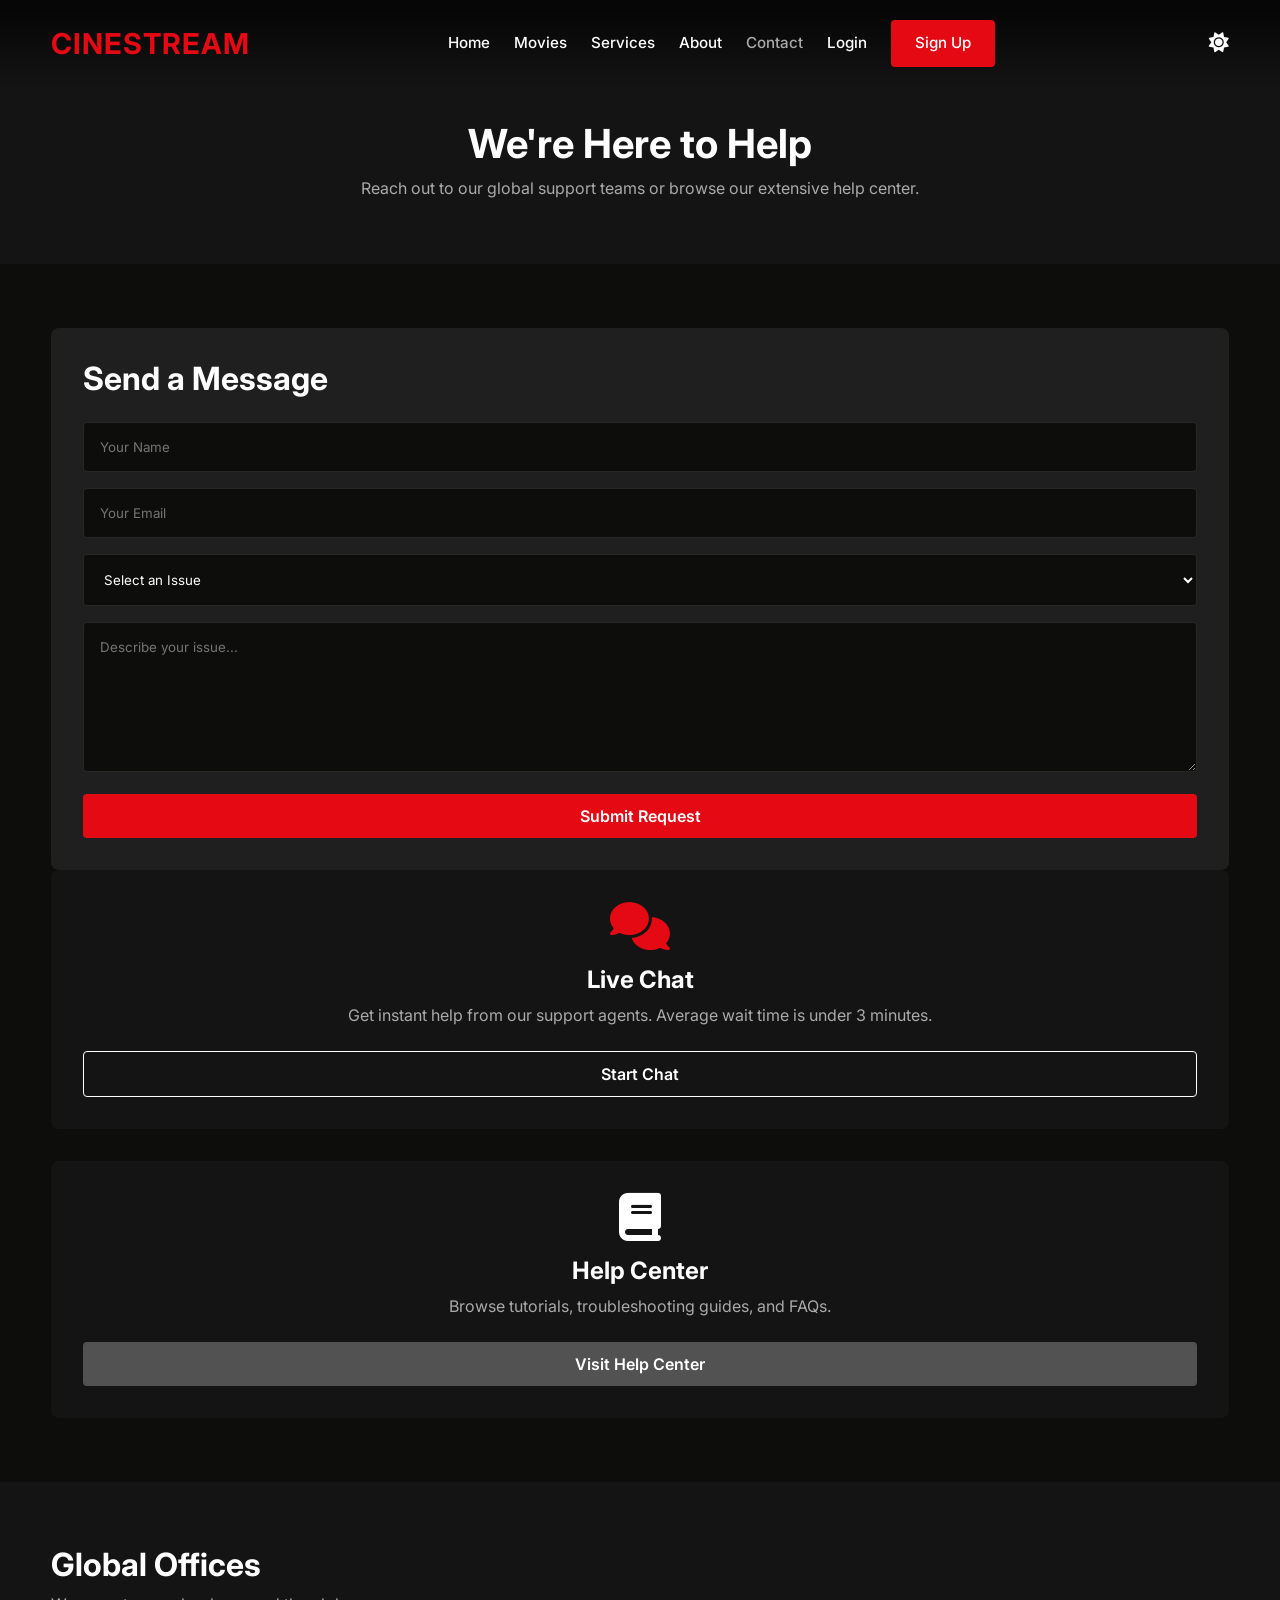
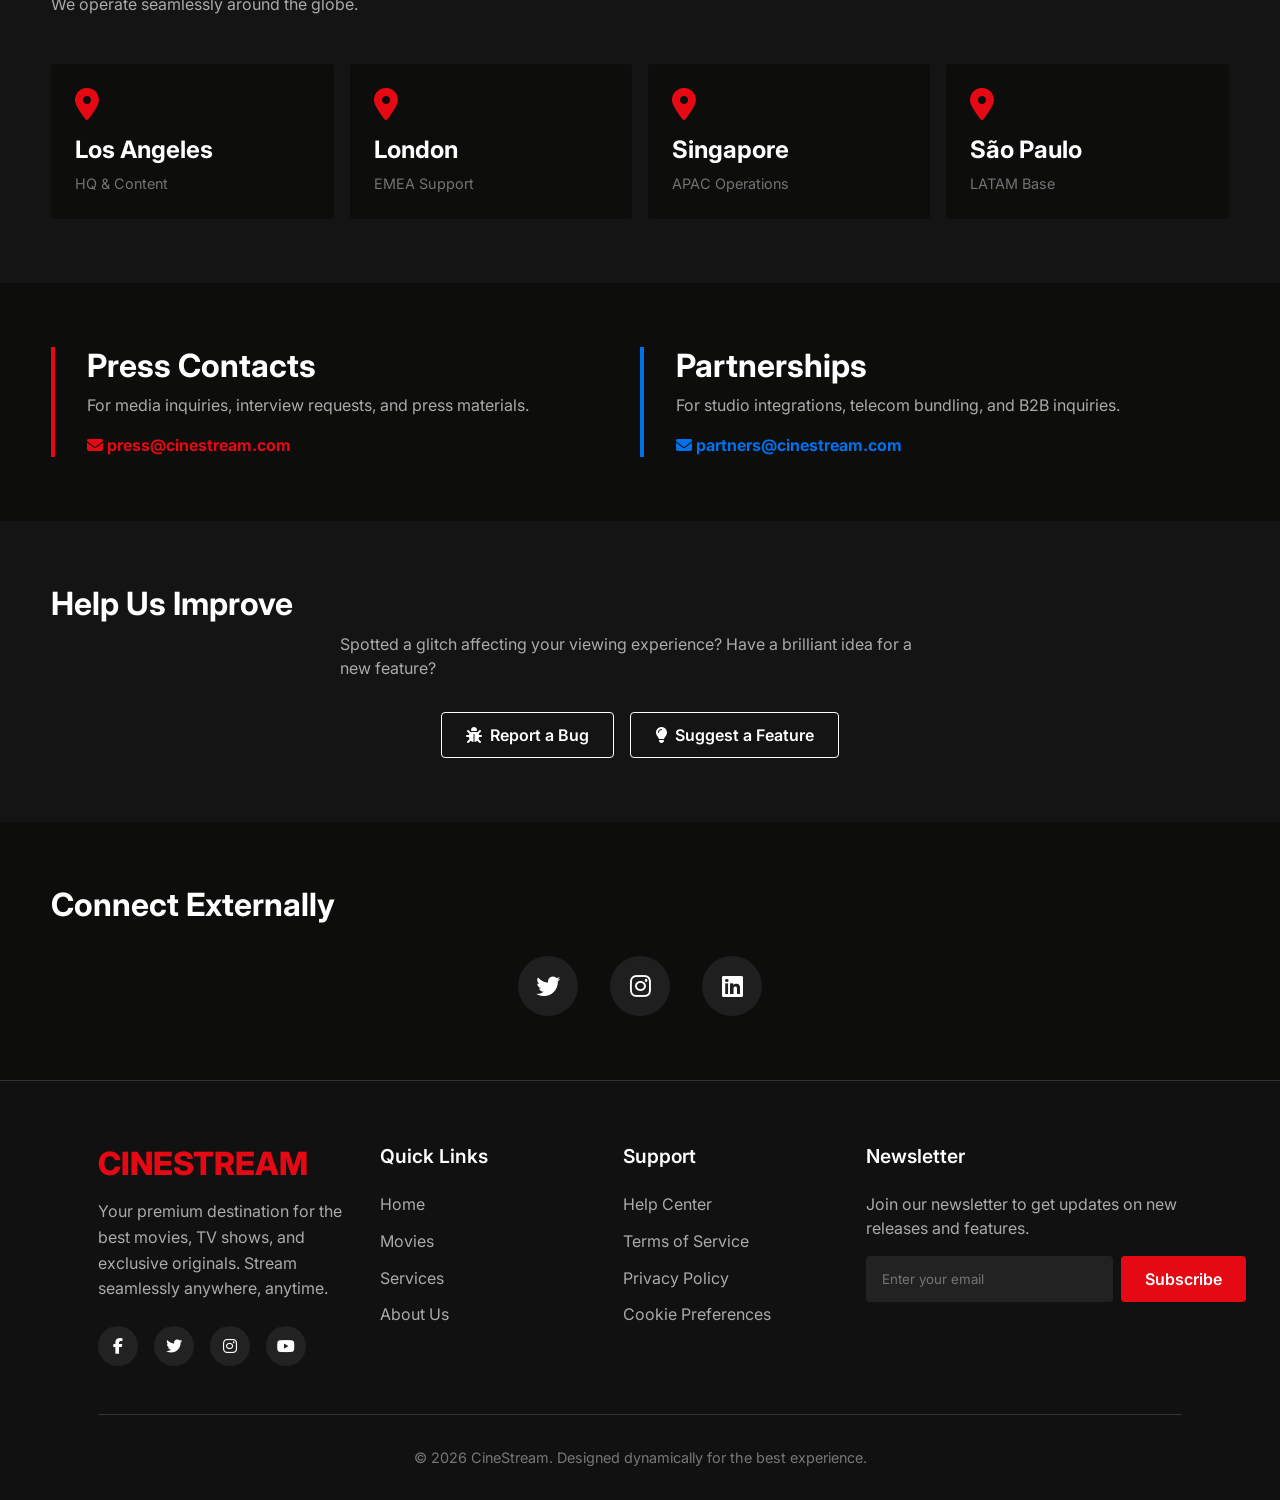
==== contact.html @ e3760cbb "first commit" ====
<!DOCTYPE html>
<html lang="en" data-theme="dark">
<head>
  <meta charset="UTF-8">
  <meta name="viewport" content="width=device-width, initial-scale=1.0">
  <title>CineStream | Contact Us</title>
  <link rel="stylesheet" href="assets/css/variables.css">
  <link rel="stylesheet" href="assets/css/global.css">
  <link rel="stylesheet" href="assets/css/components.css">
  <link rel="stylesheet" href="https://cdnjs.cloudflare.com/ajax/libs/font-awesome/6.4.0/css/all.min.css">
  <style>
    .contact-form input, .contact-form textarea {
      width: 100%;
      padding: 1rem;
      margin-bottom: 1rem;
      background: var(--bg-color);
      border: 1px solid var(--border-color);
      color: var(--text-primary);
      border-radius: var(--radius-sm);
    }
    .contact-form textarea {
      resize: vertical;
      min-height: 150px;
    }
  </style>
</head>
<body>
  <!-- NAVBAR -->
  <nav class="navbar" id="navbar">
    <a href="index.html" class="nav-brand">CineStream</a>
    <div class="nav-links">
      <a href="index.html">Home</a>
      <a href="movies.html">Movies</a>
      <a href="services.html">Services</a>
      <a href="about.html">About</a>
      <a href="contact.html" class="active">Contact</a>
      <a href="login.html" class="nav-item-desktop">Login</a>
      <a href="signup.html" class="btn btn-primary nav-item-desktop">Sign Up</a>
      <a href="login.html" class="mobile-auth">Login</a>
      <a href="signup.html" class="mobile-auth" style="color: var(--primary-color);">Sign Up</a>
      <button class="theme-toggle mobile-theme-toggle" aria-label="Toggle Theme"><i class="fas fa-sun"></i></button>
    </div>
    <div class="flex items-center">
      <button class="theme-toggle desktop-theme-toggle" aria-label="Toggle Theme"><i class="fas fa-sun"></i></button>
      <button class="hamburger" aria-label="Menu"><span></span><span></span><span></span></button>
    </div>
  </nav>

  <!-- 1. Contact Header -->
  <section class="section" style="padding-top: 120px; background: var(--bg-secondary); text-align: center;">
    <div class="container reveal">
      <h1>We're Here to Help</h1>
      <p style="color: var(--text-secondary); max-width: 600px; margin: 0 auto;">Reach out to our global support teams or browse our extensive help center.</p>
    </div>
  </section>

  <!-- 2. Email Support Form & 3. Live Chat Support (Combined in layout) -->
  <section class="section">
    <div class="container flex flex-col md:flex-row gap-xl reveal" style="flex-wrap: wrap;">
      <div style="flex: 1; min-width: 300px; background: var(--bg-tertiary); padding: 2rem; border-radius: var(--radius-md);">
        <h2 style="margin-bottom: 1.5rem;">Send a Message</h2>
        <form class="contact-form">
          <input type="text" placeholder="Your Name" required>
          <input type="email" placeholder="Your Email" required>
          <select style="width: 100%; padding: 1rem; margin-bottom: 1rem; background: var(--bg-color); border: 1px solid var(--border-color); color: var(--text-primary); border-radius: var(--radius-sm);">
            <option>Select an Issue</option>
            <option>Billing & Subscriptions</option>
            <option>Technical Support</option>
            <option>Content Request</option>
            <option>Other</option>
          </select>
          <textarea placeholder="Describe your issue..." required></textarea>
          <button type="submit" class="btn btn-primary" style="width: 100%;">Submit Request</button>
        </form>
      </div>
      <div style="flex: 1; min-width: 300px; display: flex; flex-direction: column; gap: var(--spacing-lg);">
        <div style="background: var(--bg-secondary); padding: 2rem; border-radius: var(--radius-md); text-align: center;">
          <i class="fas fa-comments" style="font-size: 3rem; color: var(--primary-color); margin-bottom: 1rem;"></i>
          <h3>Live Chat</h3>
          <p style="color: var(--text-secondary); margin-bottom: 1.5rem;">Get instant help from our support agents. Average wait time is under 3 minutes.</p>
          <button class="btn btn-outline" style="width: 100%;">Start Chat</button>
        </div>
        
        <!-- 4. Help Center / FAQ Access -->
        <div style="background: var(--bg-secondary); padding: 2rem; border-radius: var(--radius-md); text-align: center;">
          <i class="fas fa-book" style="font-size: 3rem; color: var(--text-primary); margin-bottom: 1rem;"></i>
          <h3>Help Center</h3>
          <p style="color: var(--text-secondary); margin-bottom: 1.5rem;">Browse tutorials, troubleshooting guides, and FAQs.</p>
          <button class="btn btn-secondary" style="width: 100%;">Visit Help Center</button>
        </div>
      </div>
    </div>
  </section>

  <!-- 5. Global Office Locations -->
  <section class="section" style="background-color: var(--bg-secondary);">
    <div class="container reveal text-center">
      <h2>Global Offices</h2>
      <p style="color: var(--text-secondary); margin-bottom: 3rem;">We operate seamlessly around the globe.</p>
      <div class="flex gap-md justify-center" style="flex-wrap: wrap;">
        <div style="flex: 1; min-width: 200px; background: var(--bg-color); padding: 1.5rem; border-radius: var(--radius-sm);">
          <i class="fas fa-map-marker-alt" style="color: var(--primary-color); font-size: 2rem; margin-bottom: 1rem;"></i>
          <h3>Los Angeles</h3>
          <p style="color: var(--text-muted); font-size: 0.9rem;">HQ & Content</p>
        </div>
        <div style="flex: 1; min-width: 200px; background: var(--bg-color); padding: 1.5rem; border-radius: var(--radius-sm);">
          <i class="fas fa-map-marker-alt" style="color: var(--primary-color); font-size: 2rem; margin-bottom: 1rem;"></i>
          <h3>London</h3>
          <p style="color: var(--text-muted); font-size: 0.9rem;">EMEA Support</p>
        </div>
        <div style="flex: 1; min-width: 200px; background: var(--bg-color); padding: 1.5rem; border-radius: var(--radius-sm);">
          <i class="fas fa-map-marker-alt" style="color: var(--primary-color); font-size: 2rem; margin-bottom: 1rem;"></i>
          <h3>Singapore</h3>
          <p style="color: var(--text-muted); font-size: 0.9rem;">APAC Operations</p>
        </div>
        <div style="flex: 1; min-width: 200px; background: var(--bg-color); padding: 1.5rem; border-radius: var(--radius-sm);">
          <i class="fas fa-map-marker-alt" style="color: var(--primary-color); font-size: 2rem; margin-bottom: 1rem;"></i>
          <h3>São Paulo</h3>
          <p style="color: var(--text-muted); font-size: 0.9rem;">LATAM Base</p>
        </div>
      </div>
    </div>
  </section>

  <!-- 6. Press Contacts & 7. Partnership Inquiries -->
  <section class="section">
    <div class="container reveal">
      <div class="flex gap-xl" style="flex-wrap: wrap;">
        <div style="flex: 1; min-width: 300px; border-left: 4px solid var(--primary-color); padding-left: 2rem;">
          <h2>Press Contacts</h2>
          <p style="color: var(--text-secondary); margin-bottom: 1rem;">For media inquiries, interview requests, and press materials.</p>
          <a href="mailto:press@cinestream.com" style="color: var(--primary-color); font-weight: bold;"><i class="fas fa-envelope"></i> press@cinestream.com</a>
        </div>
        <div style="flex: 1; min-width: 300px; border-left: 4px solid var(--accent-color); padding-left: 2rem;">
          <h2>Partnerships</h2>
          <p style="color: var(--text-secondary); margin-bottom: 1rem;">For studio integrations, telecom bundling, and B2B inquiries.</p>
          <a href="mailto:partners@cinestream.com" style="color: var(--accent-color); font-weight: bold;"><i class="fas fa-envelope"></i> partners@cinestream.com</a>
        </div>
      </div>
    </div>
  </section>

  <!-- 8. Bug Reporting Form & 9. Feedback Suggestions -->
  <section class="section" style="background-color: var(--bg-secondary);">
    <div class="container text-center reveal">
      <h2>Help Us Improve</h2>
      <p style="color: var(--text-secondary); max-width: 600px; margin: 0 auto 2rem auto;">Spotted a glitch affecting your viewing experience? Have a brilliant idea for a new feature?</p>
      <div class="flex gap-md justify-center">
        <button class="btn btn-outline"><i class="fas fa-bug"></i> Report a Bug</button>
        <button class="btn btn-outline"><i class="fas fa-lightbulb"></i> Suggest a Feature</button>
      </div>
    </div>
  </section>

  <!-- 10. Social Media Links -->
  <section class="section">
    <div class="container text-center reveal">
      <h2 style="margin-bottom: 2rem;">Connect Externally</h2>
      <div class="flex gap-lg justify-center">
        <div style="width: 60px; height: 60px; background: var(--bg-tertiary); border-radius: 50%; display: flex; align-items: center; justify-content: center; font-size: 1.5rem; transition: transform 0.3s; cursor: pointer;" onmouseover="this.style.transform='scale(1.1)'; this.style.color='#1DA1F2';" onmouseout="this.style.transform='scale(1)'; this.style.color=''">
          <i class="fab fa-twitter"></i>
        </div>
        <div style="width: 60px; height: 60px; background: var(--bg-tertiary); border-radius: 50%; display: flex; align-items: center; justify-content: center; font-size: 1.5rem; transition: transform 0.3s; cursor: pointer;" onmouseover="this.style.transform='scale(1.1)'; this.style.color='#E1306C';" onmouseout="this.style.transform='scale(1)'; this.style.color=''">
          <i class="fab fa-instagram"></i>
        </div>
        <div style="width: 60px; height: 60px; background: var(--bg-tertiary); border-radius: 50%; display: flex; align-items: center; justify-content: center; font-size: 1.5rem; transition: transform 0.3s; cursor: pointer;" onmouseover="this.style.transform='scale(1.1)'; this.style.color='#0A66C2';" onmouseout="this.style.transform='scale(1)'; this.style.color=''">
          <i class="fab fa-linkedin"></i>
        </div>
      </div>
    </div>
  </section>

  <!-- Shared Footer -->
    <!-- FOOTER -->
  <footer class="footer" style="background-color: #111; padding: 4rem 4% 2rem; border-top: 1px solid #333;">
    <div class="container reveal">
      <div style="display: flex; flex-wrap: wrap; gap: 2rem; justify-content: space-between; margin-bottom: 3rem;">
        
        <div style="flex: 1; min-width: 250px;">
          <h3 style="color: var(--primary-color); font-size: 2rem; margin-bottom: 1rem; text-transform: uppercase; font-weight: 800;">CineStream</h3>
          <p style="color: #aaa; margin-bottom: 1.5rem; line-height: 1.6;">Your premium destination for the best movies, TV shows, and exclusive originals. Stream seamlessly anywhere, anytime.</p>
          <div style="display: flex; gap: 1rem;">
            <a href="#" style="background: #222; width: 40px; height: 40px; display: flex; align-items: center; justify-content: center; border-radius: 50%; color: #fff; transition: all 0.3s;"><i class="fab fa-facebook-f"></i></a>
            <a href="#" style="background: #222; width: 40px; height: 40px; display: flex; align-items: center; justify-content: center; border-radius: 50%; color: #fff; transition: all 0.3s;"><i class="fab fa-twitter"></i></a>
            <a href="#" style="background: #222; width: 40px; height: 40px; display: flex; align-items: center; justify-content: center; border-radius: 50%; color: #fff; transition: all 0.3s;"><i class="fab fa-instagram"></i></a>
            <a href="#" style="background: #222; width: 40px; height: 40px; display: flex; align-items: center; justify-content: center; border-radius: 50%; color: #fff; transition: all 0.3s;"><i class="fab fa-youtube"></i></a>
          </div>
        </div>
        
        <div style="flex: 1; min-width: 150px;">
          <h4 style="color: #fff; font-size: 1.2rem; margin-bottom: 1.5rem; font-weight: 600;">Quick Links</h4>
          <ul style="list-style: none; padding: 0;">
            <li style="margin-bottom: 0.8rem;"><a href="index.html" style="color: #aaa; text-decoration: none; transition: 0.3s;">Home</a></li>
            <li style="margin-bottom: 0.8rem;"><a href="movies.html" style="color: #aaa; text-decoration: none; transition: 0.3s;">Movies</a></li>
            <li style="margin-bottom: 0.8rem;"><a href="services.html" style="color: #aaa; text-decoration: none; transition: 0.3s;">Services</a></li>
            <li style="margin-bottom: 0.8rem;"><a href="about.html" style="color: #aaa; text-decoration: none; transition: 0.3s;">About Us</a></li>
          </ul>
        </div>
        
        <div style="flex: 1; min-width: 150px;">
          <h4 style="color: #fff; font-size: 1.2rem; margin-bottom: 1.5rem; font-weight: 600;">Support</h4>
          <ul style="list-style: none; padding: 0;">
            <li style="margin-bottom: 0.8rem;"><a href="contact.html" style="color: #aaa; text-decoration: none; transition: 0.3s;">Help Center</a></li>
            <li style="margin-bottom: 0.8rem;"><a href="#" style="color: #aaa; text-decoration: none; transition: 0.3s;">Terms of Service</a></li>
            <li style="margin-bottom: 0.8rem;"><a href="#" style="color: #aaa; text-decoration: none; transition: 0.3s;">Privacy Policy</a></li>
            <li style="margin-bottom: 0.8rem;"><a href="#" style="color: #aaa; text-decoration: none; transition: 0.3s;">Cookie Preferences</a></li>
          </ul>
        </div>
        
        <div style="flex: 1.5; min-width: 300px;">
          <h4 style="color: #fff; font-size: 1.2rem; margin-bottom: 1.5rem; font-weight: 600;">Newsletter</h4>
          <p style="color: #aaa; margin-bottom: 1rem;">Join our newsletter to get updates on new releases and features.</p>
          <form style="display: flex; gap: 0.5rem;">
            <input type="email" placeholder="Enter your email" style="flex: 1; padding: 0.8rem 1rem; border: none; border-radius: 4px; background: #222; color: #fff; outline: none;">
            <button type="button" class="btn btn-primary" style="padding: 0.8rem 1.5rem; border: none; border-radius: 4px; cursor: pointer;">Subscribe</button>
          </form>
        </div>
        
      </div>
      
      <div style="text-align: center; border-top: 1px solid #333; padding-top: 2rem; color: #777; font-size: 0.9rem;">
        <p>&copy; 2026 CineStream. Designed dynamically for the best experience.</p>
      </div>
    </div>
  </footer>
  <script src="assets/js/main.js"></script>
</body>
</html>
---- assets/css/variables.css ----
:root {
  /* Colors - Dark Theme (Default) */
  --bg-color: #0d0d0c;
  --bg-secondary: #141414;
  --bg-tertiary: #1f1f1f;
  
  --text-primary: #ffffff;
  --text-secondary: #aaaaaa;
  --text-muted: #737373;
  
  --primary-color: #e50914; /* OTT Red */
  --primary-hover: #f40612;
  --primary-active: #b20710;
  
  --accent-color: #0071eb;
  
  --border-color: rgba(255, 255, 255, 0.1);
  --glass-bg: rgba(20, 20, 20, 0.7);
  --glass-border: rgba(255, 255, 255, 0.05);
  
  /* Typography */
  --font-family: 'Inter', 'Roboto', 'Helvetica Neue', sans-serif;
  --font-size-base: 16px;
  
  /* Spacing */
  --spacing-xs: 0.25rem;
  --spacing-sm: 0.5rem;
  --spacing-md: 1rem;
  --spacing-lg: 2rem;
  --spacing-xl: 4rem;
  
  /* Transitions */
  --transition-fast: 0.2s ease;
  --transition-normal: 0.3s ease;
  --transition-slow: 0.5s ease;
  
  /* Shadows */
  --shadow-sm: 0 2px 4px rgba(0, 0, 0, 0.5);
  --shadow-md: 0 4px 8px rgba(0, 0, 0, 0.5);
  --shadow-lg: 0 8px 16px rgba(0, 0, 0, 0.5);
  
  /* Border Radius */
  --radius-sm: 4px;
  --radius-md: 8px;
  --radius-lg: 12px;
  --radius-full: 9999px;
  
  /* Z-index */
  --z-negative: -1;
  --z-elevate: 10;
  --z-sticky: 100;
  --z-drawer: 200;
  --z-modal: 300;
  --z-popover: 400;
  --z-toast: 500;
}

[data-theme="light"] {
  --bg-color: #f8f9fa;
  --bg-secondary: #ffffff;
  --bg-tertiary: #e9ecef;
  
  --text-primary: #212529;
  --text-secondary: #495057;
  --text-muted: #868e96;
  
  --border-color: rgba(0, 0, 0, 0.1);
  --glass-bg: rgba(255, 255, 255, 0.85);
  --glass-border: rgba(0, 0, 0, 0.05);
  
  --shadow-sm: 0 2px 4px rgba(0, 0, 0, 0.05);
  --shadow-md: 0 4px 8px rgba(0, 0, 0, 0.1);
  --shadow-lg: 0 8px 16px rgba(0, 0, 0, 0.15);
}
---- assets/css/global.css ----
@import url('https://fonts.googleapis.com/css2?family=Inter:wght@300;400;500;600;700&display=swap');
.nav-brand {
  display: flex;
  align-items: center;
}

.nav-brand img {
  height: 50px;   /* desktop size */
  width: auto;
  object-fit: contain;
}
* {
  margin: 0;
  padding: 0;
  box-sizing: border-box;
}

html {
  font-size: var(--font-size-base);
  scroll-behavior: smooth;
}

body {
  font-family: var(--font-family);
  background-color: var(--bg-color);
  color: var(--text-primary);
  line-height: 1.5;
  overflow-x: hidden;
  transition: background-color var(--transition-normal), color var(--transition-normal);
  -webkit-font-smoothing: antialiased;
}

a {
  color: inherit;
  text-decoration: none;
  transition: color var(--transition-fast);
}

ul, ol {
  list-style: none;
}

img, video {
  max-width: 100%;
  height: auto;
  display: block;
}

button {
  cursor: pointer;
  font-family: inherit;
  border: none;
  outline: none;
  background: none;
}

input, textarea, select {
  font-family: inherit;
  outline: none;
}

/* Typography styles */
h1, h2, h3, h4, h5, h6 {
  font-weight: 700;
  line-height: 1.2;
  margin-bottom: var(--spacing-sm);
}

h1 { font-size: 2.5rem; }
h2 { font-size: 2rem; }
h3 { font-size: 1.5rem; }

/* Layout Utilities */
.container {
  width: 100%;
  max-width: 1400px;
  margin: 0 auto;
  padding: 0 4%;
}

.section {
  padding: var(--spacing-xl) 0;
  position: relative;
}

/* Flex Utilities */
.flex { display: flex; }
.flex-col { flex-direction: column; }
.items-center { align-items: center; }
.justify-between { justify-content: space-between; }
.justify-center { justify-content: center; }
.gap-sm { gap: var(--spacing-sm); }
.gap-md { gap: var(--spacing-md); }
.gap-lg { gap: var(--spacing-lg); }

/* Animations & Scroll Reveals */
.reveal {
  opacity: 0;
  transform: translateY(30px);
  transition: all 0.8s ease-out;
}

.reveal.active {
  opacity: 1;
  transform: translateY(0);
}

/* Utility to hide scrollbar but keep functionality */
.no-scrollbar::-webkit-scrollbar {
  display: none;
}
.no-scrollbar {
  -ms-overflow-style: none;
  scrollbar-width: none;
}
---- assets/css/components.css ----
/* Buttons */
.btn {
  display: inline-flex;
  align-items: center;
  justify-content: center;
  padding: 0.75rem 1.5rem;
  border-radius: var(--radius-sm);
  font-weight: 600;
  font-size: 1rem;
  transition: all var(--transition-fast);
  gap: 0.5rem;
}

.btn-primary {
  background-color: var(--primary-color);
  color: #fff;
}

.btn-primary:hover {
  background-color: var(--primary-hover);
  transform: scale(1.02);
}

.btn-secondary {
  background-color: rgba(109, 109, 110, 0.7);
  color: white;
}

.btn-secondary:hover {
  background-color: rgba(109, 109, 110, 0.4);
}

.btn-outline {
  background: transparent;
  border: 1px solid var(--text-primary);
  color: var(--text-primary);
}

.btn-outline:hover {
  background-color: var(--text-primary);
  color: var(--bg-color);
}

/* Navbar */
.navbar {
  position: fixed;
  top: 0;
  left: 0;
  width: 100%;
  padding: 1.25rem 4%;
  display: flex;
  justify-content: space-between;
  align-items: center;
  z-index: var(--z-sticky);
  transition: background-color var(--transition-normal), padding var(--transition-normal);
  background: linear-gradient(to bottom, rgba(0,0,0,0.7) 10%, transparent);
}

.navbar.scrolled {
  background-color: var(--bg-color);
  padding: 1rem 4%;
  box-shadow: var(--shadow-md);
}

.nav-brand {
  font-size: 1.8rem;
  font-weight: 700;
  color: var(--primary-color);
  letter-spacing: 1px;
  text-transform: uppercase;
}

.nav-links {
  display: flex;
  gap: 1.5rem;
  align-items: center;
}

.nav-links a {
  font-size: 0.95rem;
  font-weight: 500;
  color: var(--text-primary);
}

.nav-links a:hover,
.nav-links a.active {
  color: var(--text-secondary);
}

/* Theme Toggle */
.theme-toggle {
  background: transparent;
  border: none;
  font-size: 1.25rem;
  color: var(--text-primary);
  cursor: pointer;
  display: flex;
  align-items: center;
  justify-content: center;
  margin-left: 1rem;
}

.desktop-theme-toggle {
  display: flex;
}

.mobile-auth {
  display: none;
}

.mobile-theme-toggle {
  display: none;
  font-size: 1rem;
  padding: 0.5rem;
  border: 1px solid var(--border-color);
  border-radius: var(--radius-sm);
  margin-top: 1rem;
  align-items: center;
  gap: 0.5rem;
  justify-content: center;
}

/* Hamburger Menu */
.hamburger {
  display: none;
  flex-direction: column;
  gap: 5px;
  background: transparent;
  border: none;
  cursor: pointer;
  z-index: calc(var(--z-sticky) + 1);
}

.hamburger span {
  display: block;
  width: 25px;
  height: 3px;
  background-color: var(--text-primary);
  border-radius: 2px;
  transition: transform 0.3s ease-in-out, opacity 0.3s ease-in-out;
}

.hamburger.active span:nth-child(1) {
  transform: translateY(8px) rotate(45deg);
}

.hamburger.active span:nth-child(2) {
  opacity: 0;
}

.hamburger.active span:nth-child(3) {
  transform: translateY(-8px) rotate(-45deg);
}

/* Movie Cards & Carousels */
.slider-container {
  position: relative;
  width: 100%;
}

.slider-row {
  display: flex;
  overflow-x: auto;
  gap: var(--spacing-sm);
  padding: var(--spacing-md) 4%;
  scroll-behavior: smooth;
  scroll-snap-type: x mandatory;
}

.movie-card {
  flex: 0 0 200px;
  height: 300px;
  border-radius: var(--radius-sm);
  overflow: hidden;
  position: relative;
  cursor: pointer;
  transition: transform var(--transition-normal);
  scroll-snap-align: start;
  background-color: var(--bg-tertiary);
}

.movie-card img {
  width: 100%;
  height: 100%;
  object-fit: cover;
  transition: transform var(--transition-normal);
}

.movie-card:hover {
  transform: scale(1.05);
  z-index: var(--z-elevate);
}

.movie-card .overlay {
  position: absolute;
  bottom: 0;
  left: 0;
  right: 0;
  background: linear-gradient(to top, rgba(0,0,0,0.9), transparent);
  padding: var(--spacing-sm);
  opacity: 0;
  transition: opacity var(--transition-fast);
  color: #fff;
}

.movie-card:hover .overlay {
  opacity: 1;
}

/* Footer Section */
.footer {
  background-color: var(--bg-secondary);
  padding: var(--spacing-xl) 4% var(--spacing-lg);
  border-top: 1px solid var(--border-color);
}

/* Responsive */
@media (max-width: 768px) {
  .hamburger {
    display: flex;
  }
  
  .nav-links {
    position: fixed;
    top: 0;
    right: -100%;
    width: 70%;
    height: 100vh;
    background-color: var(--bg-secondary);
    flex-direction: column;
    padding-top: 5rem;
    transition: right 0.4s ease;
    box-shadow: -5px 0 15px rgba(0,0,0,0.5);
    z-index: var(--z-sticky);
  }
  
  .nav-links.active {
    right: 0;
  }

  .nav-item-desktop {
    display: none !important;
  }

  .mobile-auth {
    display: block !important;
    width: 100%;
    text-align: center;
    padding: 0.5rem 0;
  }
  
  .desktop-theme-toggle {
    display: none !important;
  }
  
  .mobile-theme-toggle {
    display: flex !important;
  }
  
  .movie-card {
    flex: 0 0 140px;
    height: 210px;
  }

  h1 { font-size: 2rem; }
  h2 { font-size: 1.5rem; }
}
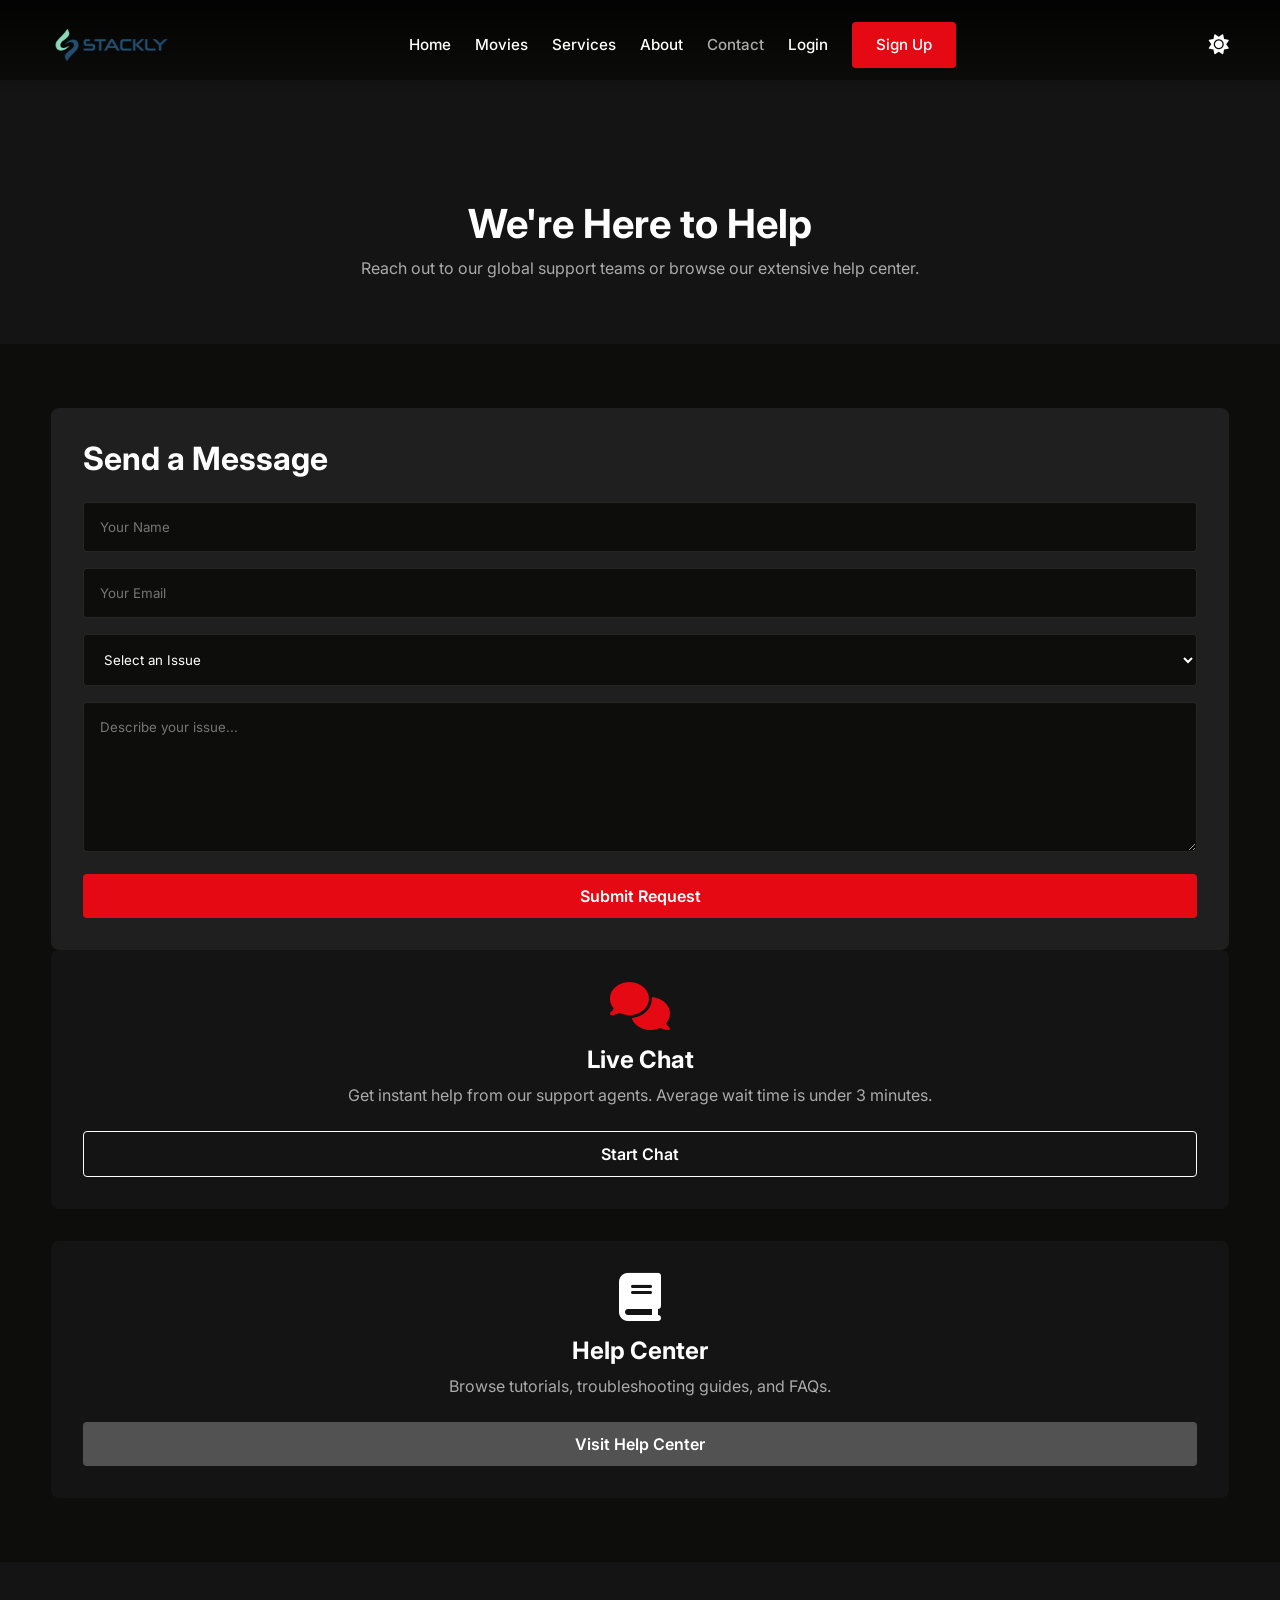
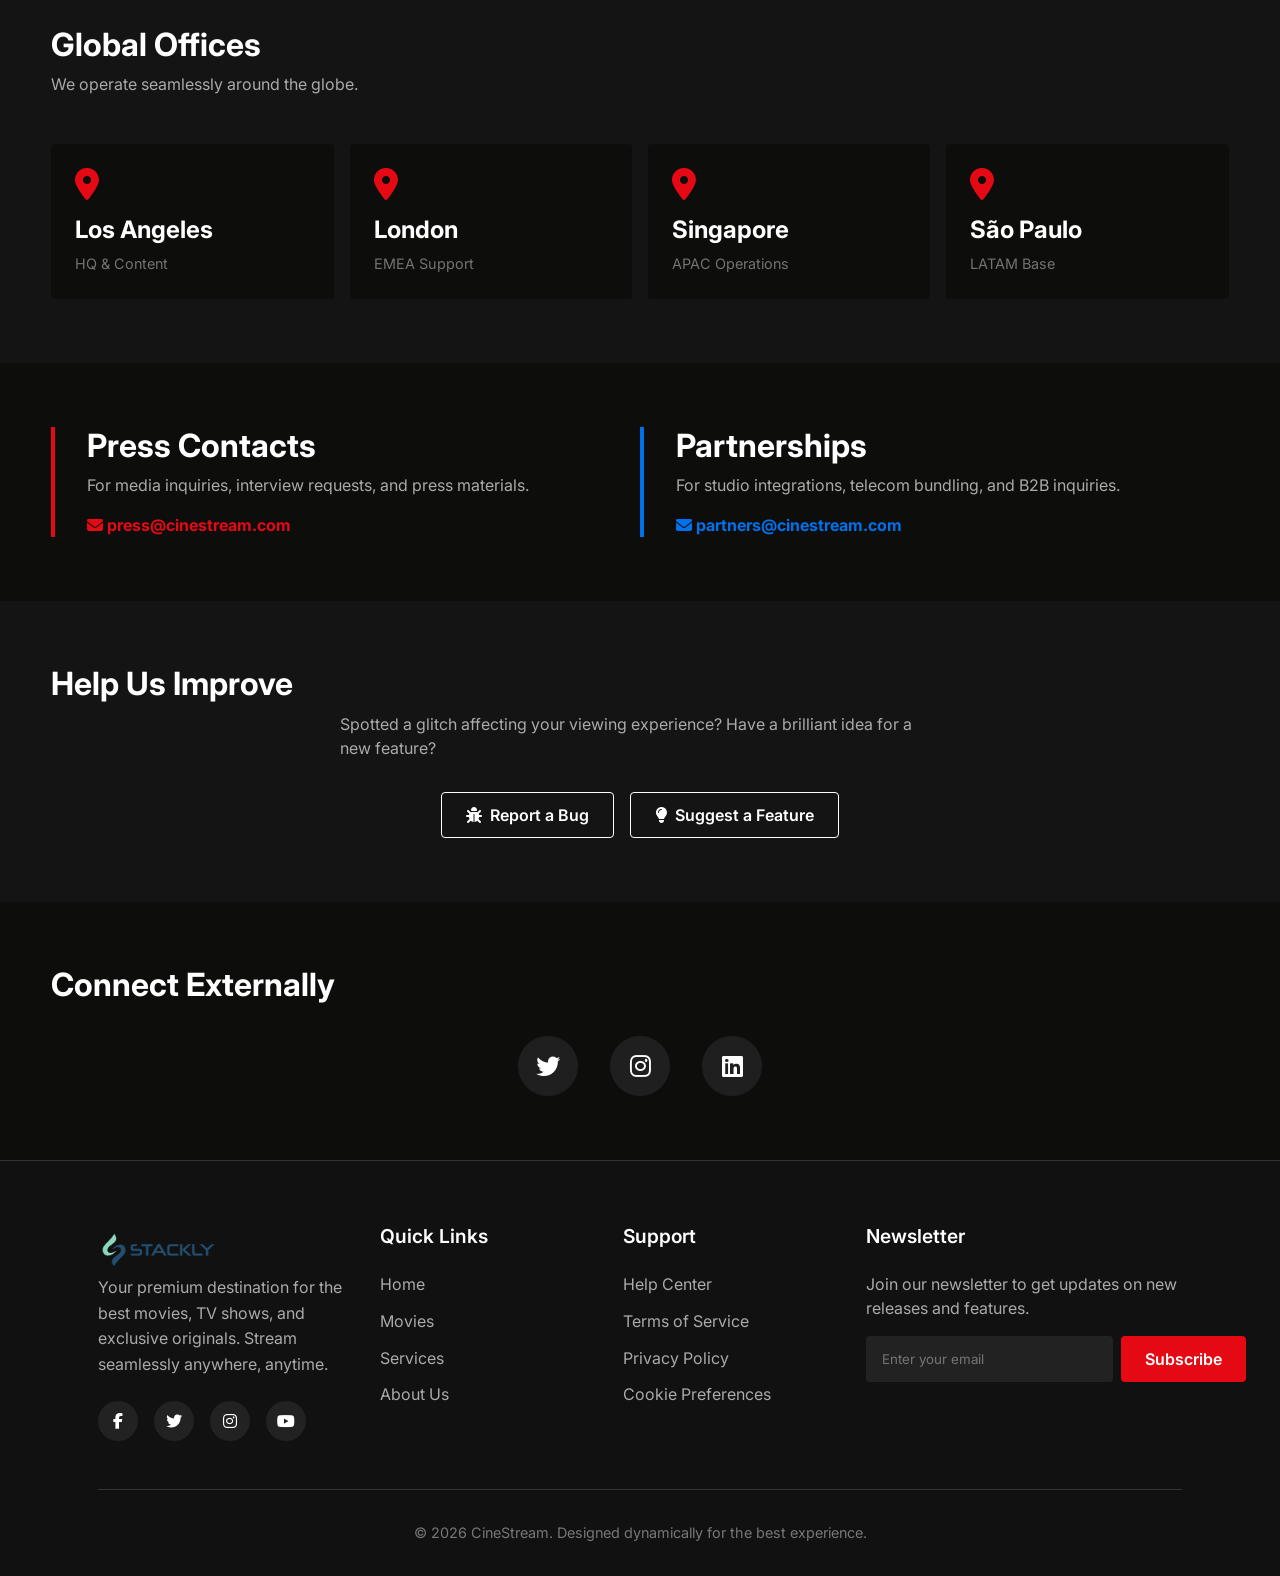
==== commit 76ce005d: "ffff" ====
--- a/contact.html
+++ b/contact.html
@@ -27,7 +27,9 @@
 <body>
   <!-- NAVBAR -->
   <nav class="navbar" id="navbar">
-    <a href="index.html" class="nav-brand">CineStream</a>
+    <a href="index.html" class="nav-brand">
+      <img src="assets/images/stack logo.png" alt="lll">
+    </a>
     <div class="nav-links">
       <a href="index.html">Home</a>
       <a href="movies.html">Movies</a>
@@ -177,13 +179,15 @@
       <div style="display: flex; flex-wrap: wrap; gap: 2rem; justify-content: space-between; margin-bottom: 3rem;">
         
         <div style="flex: 1; min-width: 250px;">
-          <h3 style="color: var(--primary-color); font-size: 2rem; margin-bottom: 1rem; text-transform: uppercase; font-weight: 800;">CineStream</h3>
+          <a href="index.html" class="nav-brand">
+      <img src="assets/images/stack logo.png" alt="lll">
+    </a>
           <p style="color: #aaa; margin-bottom: 1.5rem; line-height: 1.6;">Your premium destination for the best movies, TV shows, and exclusive originals. Stream seamlessly anywhere, anytime.</p>
           <div style="display: flex; gap: 1rem;">
-            <a href="#" style="background: #222; width: 40px; height: 40px; display: flex; align-items: center; justify-content: center; border-radius: 50%; color: #fff; transition: all 0.3s;"><i class="fab fa-facebook-f"></i></a>
-            <a href="#" style="background: #222; width: 40px; height: 40px; display: flex; align-items: center; justify-content: center; border-radius: 50%; color: #fff; transition: all 0.3s;"><i class="fab fa-twitter"></i></a>
-            <a href="#" style="background: #222; width: 40px; height: 40px; display: flex; align-items: center; justify-content: center; border-radius: 50%; color: #fff; transition: all 0.3s;"><i class="fab fa-instagram"></i></a>
-            <a href="#" style="background: #222; width: 40px; height: 40px; display: flex; align-items: center; justify-content: center; border-radius: 50%; color: #fff; transition: all 0.3s;"><i class="fab fa-youtube"></i></a>
+            <a href="404.html" style="background: #222; width: 40px; height: 40px; display: flex; align-items: center; justify-content: center; border-radius: 50%; color: #fff; transition: all 0.3s;"><i class="fab fa-facebook-f"></i></a>
+            <a href="404.html" style="background: #222; width: 40px; height: 40px; display: flex; align-items: center; justify-content: center; border-radius: 50%; color: #fff; transition: all 0.3s;"><i class="fab fa-twitter"></i></a>
+            <a href="404.html" style="background: #222; width: 40px; height: 40px; display: flex; align-items: center; justify-content: center; border-radius: 50%; color: #fff; transition: all 0.3s;"><i class="fab fa-instagram"></i></a>
+            <a href="404.html" style="background: #222; width: 40px; height: 40px; display: flex; align-items: center; justify-content: center; border-radius: 50%; color: #fff; transition: all 0.3s;"><i class="fab fa-youtube"></i></a>
           </div>
         </div>
         
--- a/assets/css/global.css
+++ b/assets/css/global.css
@@ -113,3 +113,46 @@
   -ms-overflow-style: none;
   scrollbar-width: none;
 }
+.navbar {
+  position: fixed;
+  top: 0;
+  left: 0;
+  width: 100%;
+  z-index: 1000;
+}
+
+/* ===== PREVENT CONTENT HIDING UNDER NAVBAR ===== */
+body {
+  padding-top: 80px; /* adjust if your navbar height differs */
+}
+
+/* ===== REMOVE RIGHT SIDE SCROLL (MOBILE BUG) ===== */
+html, body {
+  overflow-x: hidden;
+}
+
+/* ===== GLOBAL FIXES ===== */
+* {
+  box-sizing: border-box;
+  max-width: 100%;
+}
+
+/* ===== FLEX FIX ===== */
+.flex {
+  flex-wrap: wrap;
+}
+
+/* ===== IMAGE FIX ===== *
+/* ===== MOBILE FIX ===== */
+@media (max-width: 768px) {
+
+  .navbar {
+    padding: 1rem;
+  }
+
+  .container {
+    padding-left: 1rem;
+    padding-right: 1rem;
+  }
+
+}
